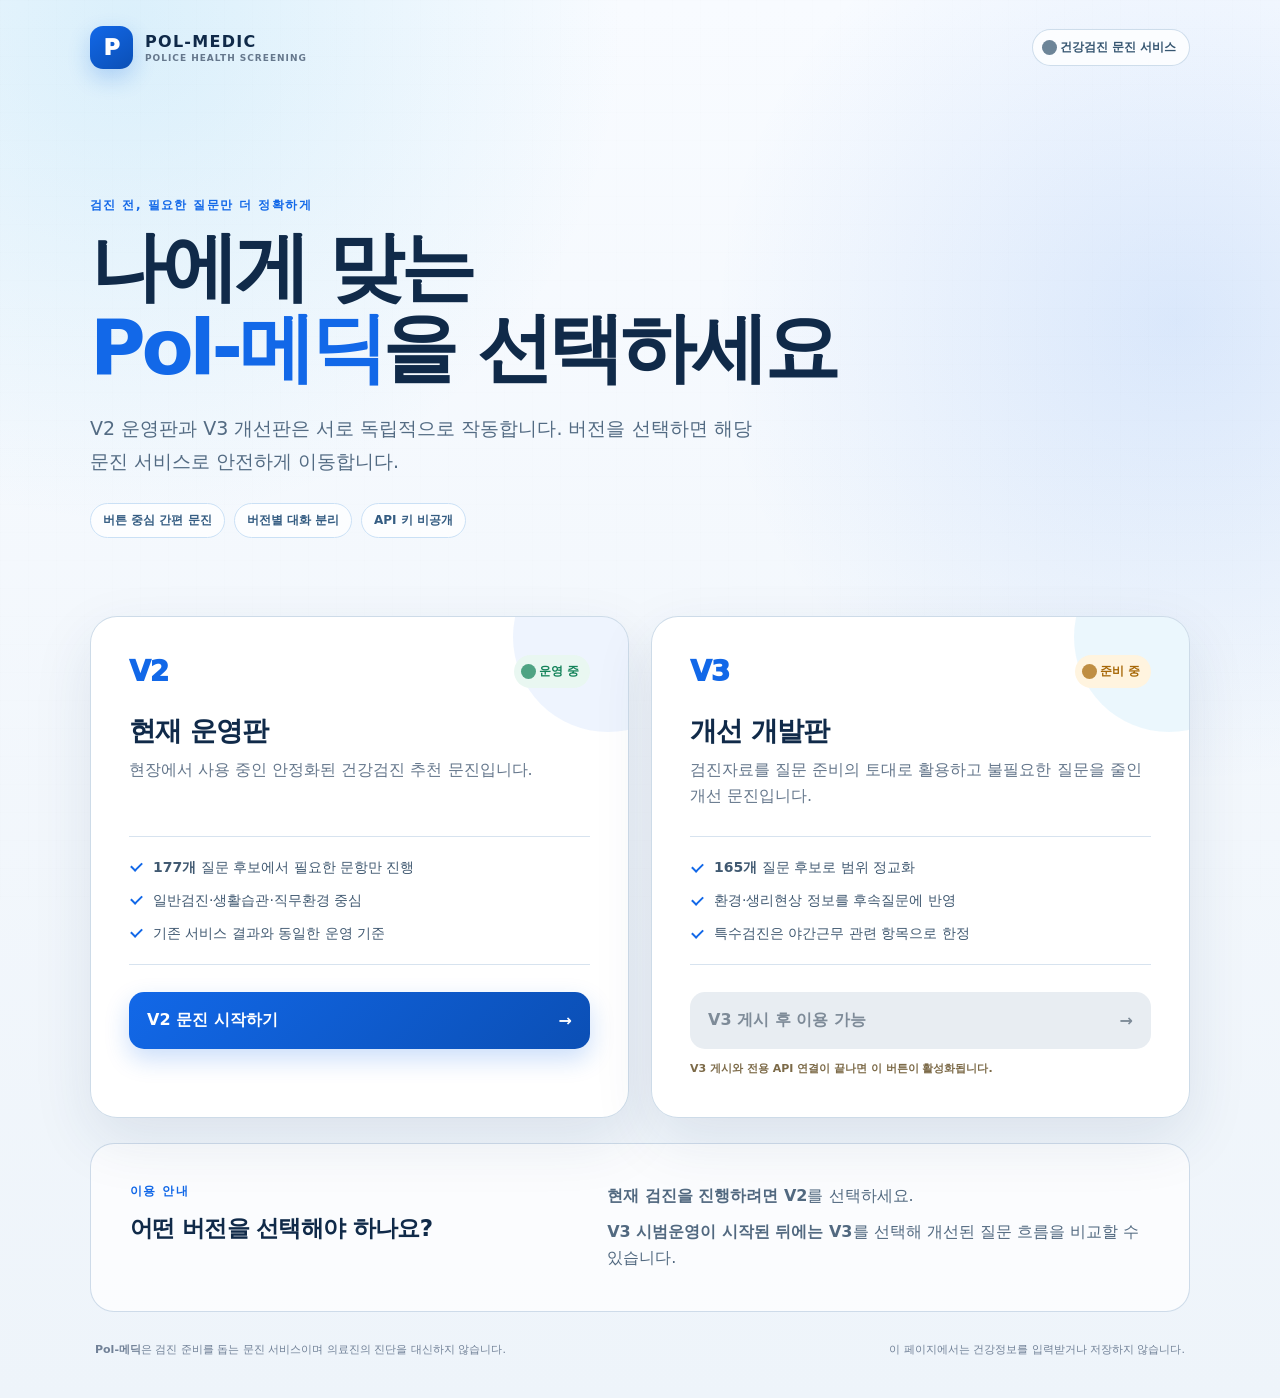
==== index.html @ 39870b59 "Refresh portal config cache" ====
<!doctype html>
<html lang="ko">
  <head>
    <meta charset="utf-8" />
    <meta name="viewport" content="width=device-width, initial-scale=1" />
    <meta name="theme-color" content="#0b4fb5" />
    <meta
      name="description"
      content="경찰관 건강검진 추천 문진 Pol-메딕 V2 운영판과 V3 개선판을 선택하는 공식 진입페이지"
    />
    <meta property="og:type" content="website" />
    <meta property="og:title" content="Pol-메딕 | 건강검진 문진 선택" />
    <meta
      property="og:description"
      content="현재 운영 중인 V2와 야간작업 특수검진을 정교화한 V3 중 필요한 문진을 선택하세요."
    />
    <meta property="og:image" content="https://lightrune.github.io/pol-medic-portal/og.jpg" />
    <meta name="twitter:card" content="summary_large_image" />
    <title>Pol-메딕 | V2·V3 문진 선택</title>
    <link rel="stylesheet" href="./styles.css" />
    <script src="./config.js?v=20260823-1" defer></script>
    <script src="./app.js" defer></script>
  </head>
  <body>
    <a class="skip-link" href="#versionSelection">문진 선택으로 바로가기</a>
    <main class="page-shell">
      <header class="site-header" aria-label="Pol-메딕 소개">
        <a class="brand" href="./" aria-label="Pol-메딕 홈">
          <span class="brand-mark" aria-hidden="true">P</span>
          <span>
            <strong>POL-MEDIC</strong>
            <small>POLICE HEALTH SCREENING</small>
          </span>
        </a>
        <span class="service-badge"><i aria-hidden="true"></i> 건강검진 문진 서비스</span>
      </header>

      <section class="hero">
        <p class="eyebrow">검진 전, 필요한 질문만 더 정확하게</p>
        <h1>나에게 맞는<br /><em>Pol-메딕</em>을 선택하세요</h1>
        <p class="hero-copy">
          V2 운영판과 V3 개선판은 서로 독립적으로 작동합니다. 버전을 선택하면 해당 문진 서비스로 안전하게 이동합니다.
        </p>
        <div class="hero-points" aria-label="서비스 특징">
          <span>버튼 중심 간편 문진</span>
          <span>버전별 대화 분리</span>
          <span>API 키 비공개</span>
        </div>
      </section>

      <section id="versionSelection" class="version-grid" aria-labelledby="selectionTitle">
        <h2 id="selectionTitle" class="sr-only">문진 버전 선택</h2>

        <article class="version-card version-card-v2">
          <div class="card-topline">
            <span class="version-label">V2</span>
            <span class="status status-live"><i aria-hidden="true"></i> 운영 중</span>
          </div>
          <h3>현재 운영판</h3>
          <p>현장에서 사용 중인 안정화된 건강검진 추천 문진입니다.</p>
          <ul>
            <li><strong>177개</strong> 질문 후보에서 필요한 문항만 진행</li>
            <li>일반검진·생활습관·직무환경 중심</li>
            <li>기존 서비스 결과와 동일한 운영 기준</li>
          </ul>
          <a id="v2Link" class="primary-link" href="#">
            V2 문진 시작하기
            <span aria-hidden="true">→</span>
          </a>
        </article>

        <article class="version-card version-card-v3">
          <div class="card-topline">
            <span class="version-label">V3</span>
            <span id="v3Status" class="status status-ready"><i aria-hidden="true"></i> 준비 중</span>
          </div>
          <h3>개선 개발판</h3>
          <p>검진자료를 질문 준비의 토대로 활용하고 불필요한 질문을 줄인 개선 문진입니다.</p>
          <ul>
            <li><strong>165개</strong> 질문 후보로 범위 정교화</li>
            <li>환경·생리현상 정보를 후속질문에 반영</li>
            <li>특수검진은 야간근무 관련 항목으로 한정</li>
          </ul>
          <a id="v3Link" class="primary-link secondary-link is-disabled" href="#" aria-disabled="true">
            <span id="v3LinkLabel">V3 게시 후 이용 가능</span>
            <span aria-hidden="true">→</span>
          </a>
          <p id="v3Notice" class="availability-note">V3 게시와 전용 API 연결이 끝나면 이 버튼이 활성화됩니다.</p>
        </article>
      </section>

      <section class="guide" aria-labelledby="guideTitle">
        <div>
          <p class="guide-kicker">이용 안내</p>
          <h2 id="guideTitle">어떤 버전을 선택해야 하나요?</h2>
        </div>
        <div class="guide-copy">
          <p><strong>현재 검진을 진행하려면 V2</strong>를 선택하세요.</p>
          <p><strong>V3 시범운영이 시작된 뒤에는 V3</strong>를 선택해 개선된 질문 흐름을 비교할 수 있습니다.</p>
        </div>
      </section>

      <footer>
        <p><strong>Pol-메딕</strong>은 검진 준비를 돕는 문진 서비스이며 의료진의 진단을 대신하지 않습니다.</p>
        <p>이 페이지에서는 건강정보를 입력받거나 저장하지 않습니다.</p>
      </footer>
    </main>
    <div id="toast" class="toast" role="status" aria-live="polite"></div>
    <noscript>문진 연결 상태를 확인하려면 JavaScript를 활성화해 주세요.</noscript>
  </body>
</html>
---- styles.css ----
:root {
  color-scheme: light;
  --navy: #102a49;
  --blue: #1268e8;
  --blue-dark: #0b4fb5;
  --blue-soft: #edf5ff;
  --cyan: #48b7e8;
  --ink: #14263d;
  --muted: #65778c;
  --line: #d7e3ef;
  --green: #14835a;
  --amber: #a76808;
  --surface: rgba(255, 255, 255, 0.96);
  font-family: Pretendard, "Noto Sans KR", "Apple SD Gothic Neo", system-ui, -apple-system, sans-serif;
}

* { box-sizing: border-box; }

html { scroll-behavior: smooth; }

body {
  min-height: 100vh;
  margin: 0;
  color: var(--ink);
  background:
    radial-gradient(circle at 10% 2%, rgba(72, 183, 232, 0.17), transparent 31rem),
    radial-gradient(circle at 92% 23%, rgba(18, 104, 232, 0.12), transparent 29rem),
    linear-gradient(180deg, #f8fbff 0%, #eef4fa 100%);
}

body::before {
  position: fixed;
  inset: 0;
  z-index: -1;
  pointer-events: none;
  content: "";
  opacity: 0.32;
  background-image: linear-gradient(rgba(16, 42, 73, 0.025) 1px, transparent 1px), linear-gradient(90deg, rgba(16, 42, 73, 0.025) 1px, transparent 1px);
  background-size: 28px 28px;
}

a { color: inherit; }

.skip-link {
  position: fixed;
  top: 10px;
  left: 10px;
  z-index: 20;
  transform: translateY(-150%);
  padding: 10px 14px;
  border-radius: 10px;
  color: #fff;
  background: var(--navy);
  font-weight: 800;
}

.skip-link:focus { transform: translateY(0); }

.page-shell {
  width: min(1100px, calc(100% - 36px));
  margin: 0 auto;
  padding: 26px 0 40px;
}

.site-header {
  display: flex;
  align-items: center;
  justify-content: space-between;
  gap: 20px;
}

.brand {
  display: inline-flex;
  align-items: center;
  gap: 12px;
  text-decoration: none;
}

.brand-mark {
  display: grid;
  width: 43px;
  height: 43px;
  place-items: center;
  border-radius: 13px;
  color: #fff;
  background: linear-gradient(145deg, var(--blue), var(--blue-dark));
  box-shadow: 0 9px 22px rgba(18, 104, 232, 0.24);
  font-size: 22px;
  font-weight: 950;
}

.brand strong,
.brand small { display: block; }

.brand strong {
  color: var(--navy);
  font-size: 16px;
  letter-spacing: 0.08em;
}

.brand small {
  margin-top: 2px;
  color: var(--muted);
  font-size: 9px;
  font-weight: 800;
  letter-spacing: 0.11em;
}

.service-badge,
.status {
  display: inline-flex;
  align-items: center;
  gap: 7px;
  border-radius: 999px;
  font-size: 12px;
  font-weight: 850;
}

.service-badge {
  padding: 9px 13px;
  color: #365671;
  background: rgba(255, 255, 255, 0.78);
  border: 1px solid rgba(196, 214, 231, 0.82);
}

.service-badge i,
.status i {
  width: 7px;
  height: 7px;
  border-radius: 50%;
  background: currentColor;
  box-shadow: 0 0 0 4px currentColor;
  opacity: 0.72;
}

.hero {
  max-width: 820px;
  padding: clamp(76px, 10vw, 128px) 0 clamp(45px, 7vw, 78px);
}

.eyebrow,
.guide-kicker {
  margin: 0 0 13px;
  color: var(--blue);
  font-size: 12px;
  font-weight: 900;
  letter-spacing: 0.12em;
}

.hero h1 {
  margin: 0;
  color: var(--navy);
  font-size: clamp(42px, 7.5vw, 76px);
  line-height: 1.06;
  letter-spacing: -0.055em;
}

.hero h1 em {
  color: var(--blue);
  font-style: normal;
}

.hero-copy {
  max-width: 680px;
  margin: 24px 0 0;
  color: #536b83;
  font-size: clamp(16px, 2vw, 19px);
  line-height: 1.75;
}

.hero-points {
  display: flex;
  flex-wrap: wrap;
  gap: 9px;
  margin-top: 24px;
}

.hero-points span {
  padding: 8px 12px;
  border: 1px solid #cae0f5;
  border-radius: 999px;
  color: #345c82;
  background: rgba(255, 255, 255, 0.72);
  font-size: 12px;
  font-weight: 800;
}

.version-grid {
  display: grid;
  grid-template-columns: repeat(2, minmax(0, 1fr));
  gap: 22px;
}

.version-card {
  position: relative;
  overflow: hidden;
  padding: clamp(25px, 4vw, 38px);
  border: 1px solid rgba(201, 216, 231, 0.92);
  border-radius: 27px;
  background: var(--surface);
  box-shadow: 0 22px 60px rgba(30, 62, 95, 0.1);
}

.version-card::before {
  position: absolute;
  top: -75px;
  right: -75px;
  width: 190px;
  height: 190px;
  border-radius: 50%;
  content: "";
  background: rgba(18, 104, 232, 0.07);
}

.version-card-v3::before { background: rgba(72, 183, 232, 0.11); }

.card-topline {
  position: relative;
  display: flex;
  align-items: center;
  justify-content: space-between;
  gap: 18px;
}

.version-label {
  color: var(--blue);
  font-size: 28px;
  font-weight: 950;
  letter-spacing: -0.03em;
}

.status { padding: 8px 11px; }
.status-live { color: var(--green); background: #e9f7f1; }
.status-ready { color: var(--amber); background: #fff4df; }
.status-ready.is-live { color: var(--green); background: #e9f7f1; }

.version-card h3 {
  position: relative;
  margin: 25px 0 8px;
  color: var(--navy);
  font-size: 27px;
  letter-spacing: -0.035em;
}

.version-card > p {
  min-height: 52px;
  margin: 0;
  color: var(--muted);
  line-height: 1.65;
}

.version-card ul {
  display: grid;
  gap: 12px;
  min-height: 123px;
  margin: 27px 0;
  padding: 20px 0;
  border-top: 1px solid var(--line);
  border-bottom: 1px solid var(--line);
  list-style: none;
}

.version-card li {
  position: relative;
  padding-left: 24px;
  color: #405971;
  font-size: 14px;
  line-height: 1.5;
}

.version-card li::before {
  position: absolute;
  top: 0.37em;
  left: 2px;
  width: 9px;
  height: 5px;
  border-bottom: 2px solid var(--blue);
  border-left: 2px solid var(--blue);
  content: "";
  transform: rotate(-45deg);
}

.primary-link {
  display: flex;
  align-items: center;
  justify-content: space-between;
  min-height: 57px;
  padding: 15px 18px;
  border-radius: 15px;
  color: #fff;
  background: linear-gradient(135deg, var(--blue), var(--blue-dark));
  box-shadow: 0 10px 24px rgba(18, 104, 232, 0.22);
  font-weight: 900;
  text-decoration: none;
  transition: transform 0.18s ease, box-shadow 0.18s ease;
}

.primary-link:hover,
.primary-link:focus-visible {
  transform: translateY(-2px);
  box-shadow: 0 14px 28px rgba(18, 104, 232, 0.27);
}

.primary-link:focus-visible {
  outline: 3px solid rgba(18, 104, 232, 0.3);
  outline-offset: 3px;
}

.secondary-link { background: linear-gradient(135deg, #1487c4, #116aaf); }

.primary-link.is-disabled {
  color: #7e8b98;
  background: #e8edf2;
  box-shadow: none;
  cursor: not-allowed;
}

.primary-link.is-disabled:hover,
.primary-link.is-disabled:focus-visible { transform: none; box-shadow: none; }

.version-card .availability-note {
  min-height: auto;
  margin-top: 11px;
  color: #7c6a48;
  font-size: 11px;
  font-weight: 750;
}

.guide {
  display: grid;
  grid-template-columns: 0.85fr 1.15fr;
  gap: clamp(24px, 6vw, 76px);
  margin-top: 25px;
  padding: clamp(25px, 4vw, 39px);
  border: 1px solid rgba(201, 216, 231, 0.9);
  border-radius: 24px;
  background: rgba(255, 255, 255, 0.72);
}

.guide h2 { margin: 0; color: var(--navy); font-size: 23px; letter-spacing: -0.03em; }
.guide-copy p { margin: 0; color: #526980; line-height: 1.65; }
.guide-copy p + p { margin-top: 10px; }

footer {
  display: flex;
  justify-content: space-between;
  gap: 24px;
  padding: 29px 5px 0;
  color: #718197;
  font-size: 11px;
  line-height: 1.6;
}

footer p { margin: 0; }

.toast {
  position: fixed;
  right: 20px;
  bottom: 20px;
  z-index: 15;
  max-width: min(390px, calc(100% - 40px));
  padding: 13px 17px;
  border-radius: 13px;
  color: #fff;
  background: var(--navy);
  box-shadow: 0 14px 35px rgba(16, 42, 73, 0.24);
  font-size: 13px;
  font-weight: 800;
  opacity: 0;
  pointer-events: none;
  transform: translateY(12px);
  transition: opacity 0.18s ease, transform 0.18s ease;
}

.toast.show { opacity: 1; transform: translateY(0); }
.sr-only { position: absolute; width: 1px; height: 1px; overflow: hidden; clip: rect(0 0 0 0); white-space: nowrap; }

@media (max-width: 760px) {
  .page-shell { width: min(100% - 22px, 1100px); padding-top: 17px; }
  .service-badge { display: none; }
  .hero { padding-top: 66px; }
  .hero h1 { font-size: clamp(39px, 12.5vw, 58px); }
  .version-grid,
  .guide { grid-template-columns: 1fr; }
  .version-card > p,
  .version-card ul { min-height: auto; }
  footer { flex-direction: column; gap: 7px; }
}

@media (prefers-reduced-motion: reduce) {
  *, *::before, *::after { scroll-behavior: auto !important; transition: none !important; }
}
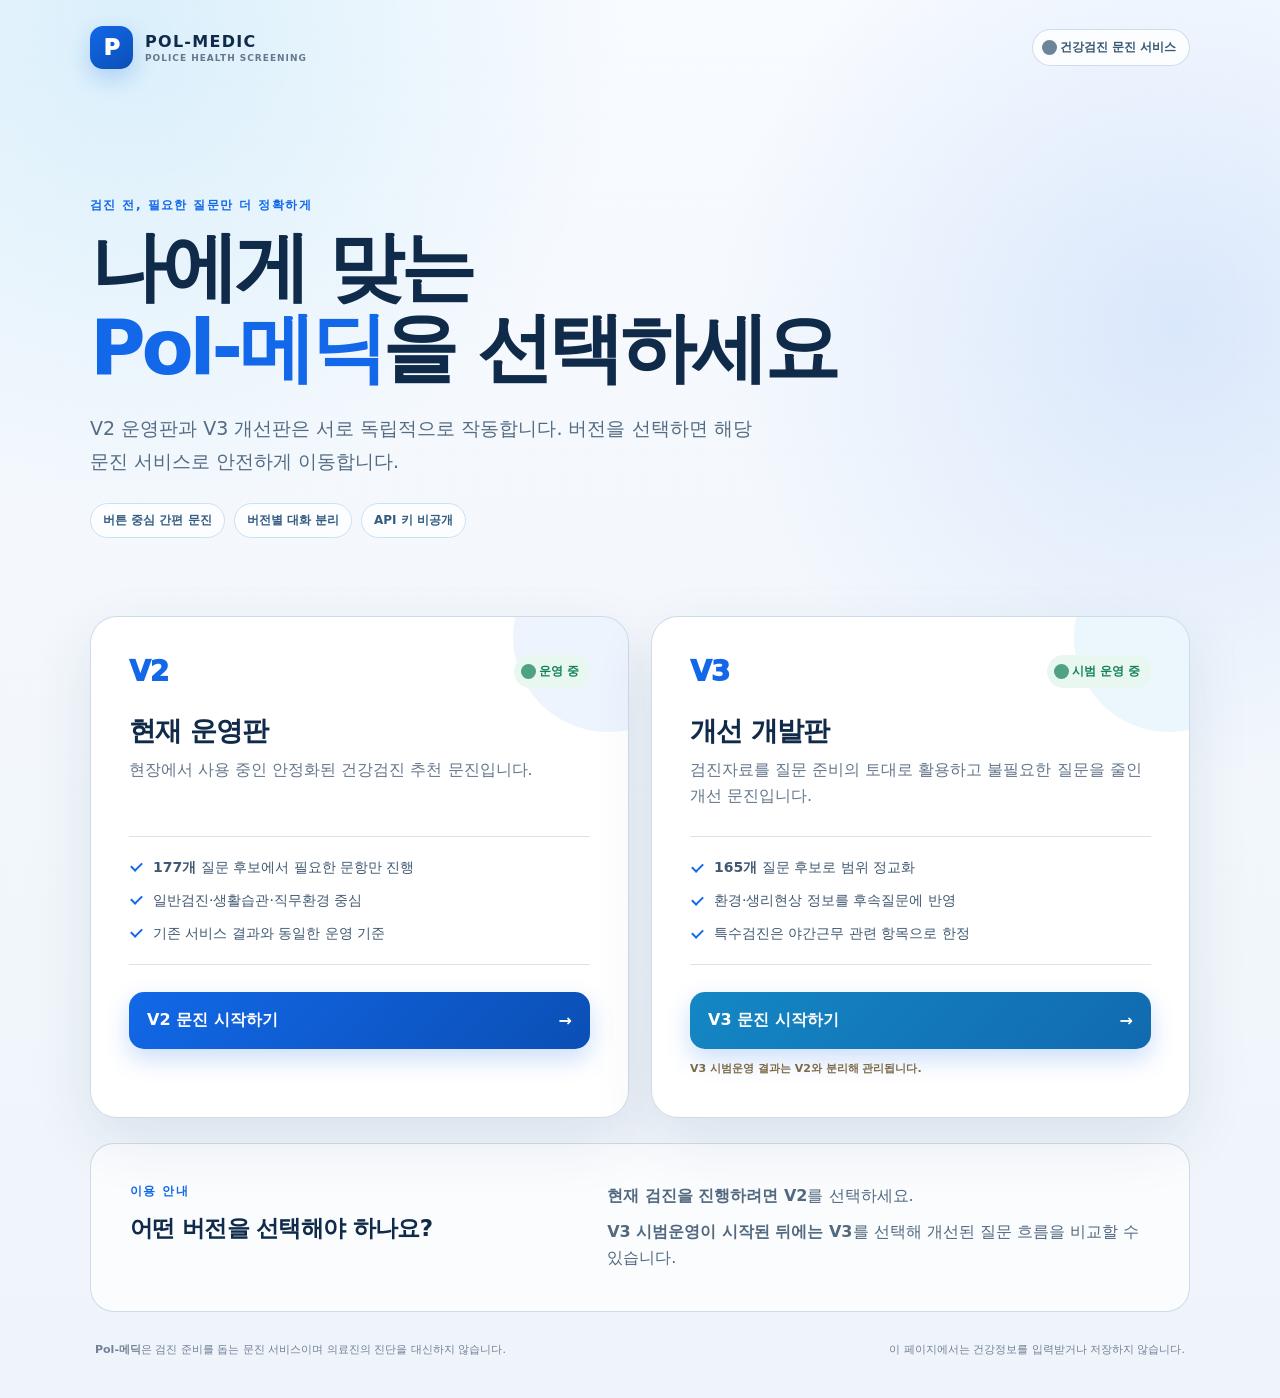
==== commit cc6b04a7: "Refresh portal V3 configuration cache" ====
--- a/index.html
+++ b/index.html
@@ -18,7 +18,7 @@
     <meta name="twitter:card" content="summary_large_image" />
     <title>Pol-메딕 | V2·V3 문진 선택</title>
     <link rel="stylesheet" href="./styles.css" />
-    <script src="./config.js?v=20260823-1" defer></script>
+    <script src="./config.js?v=20260823-2" defer></script>
     <script src="./app.js" defer></script>
   </head>
   <body>
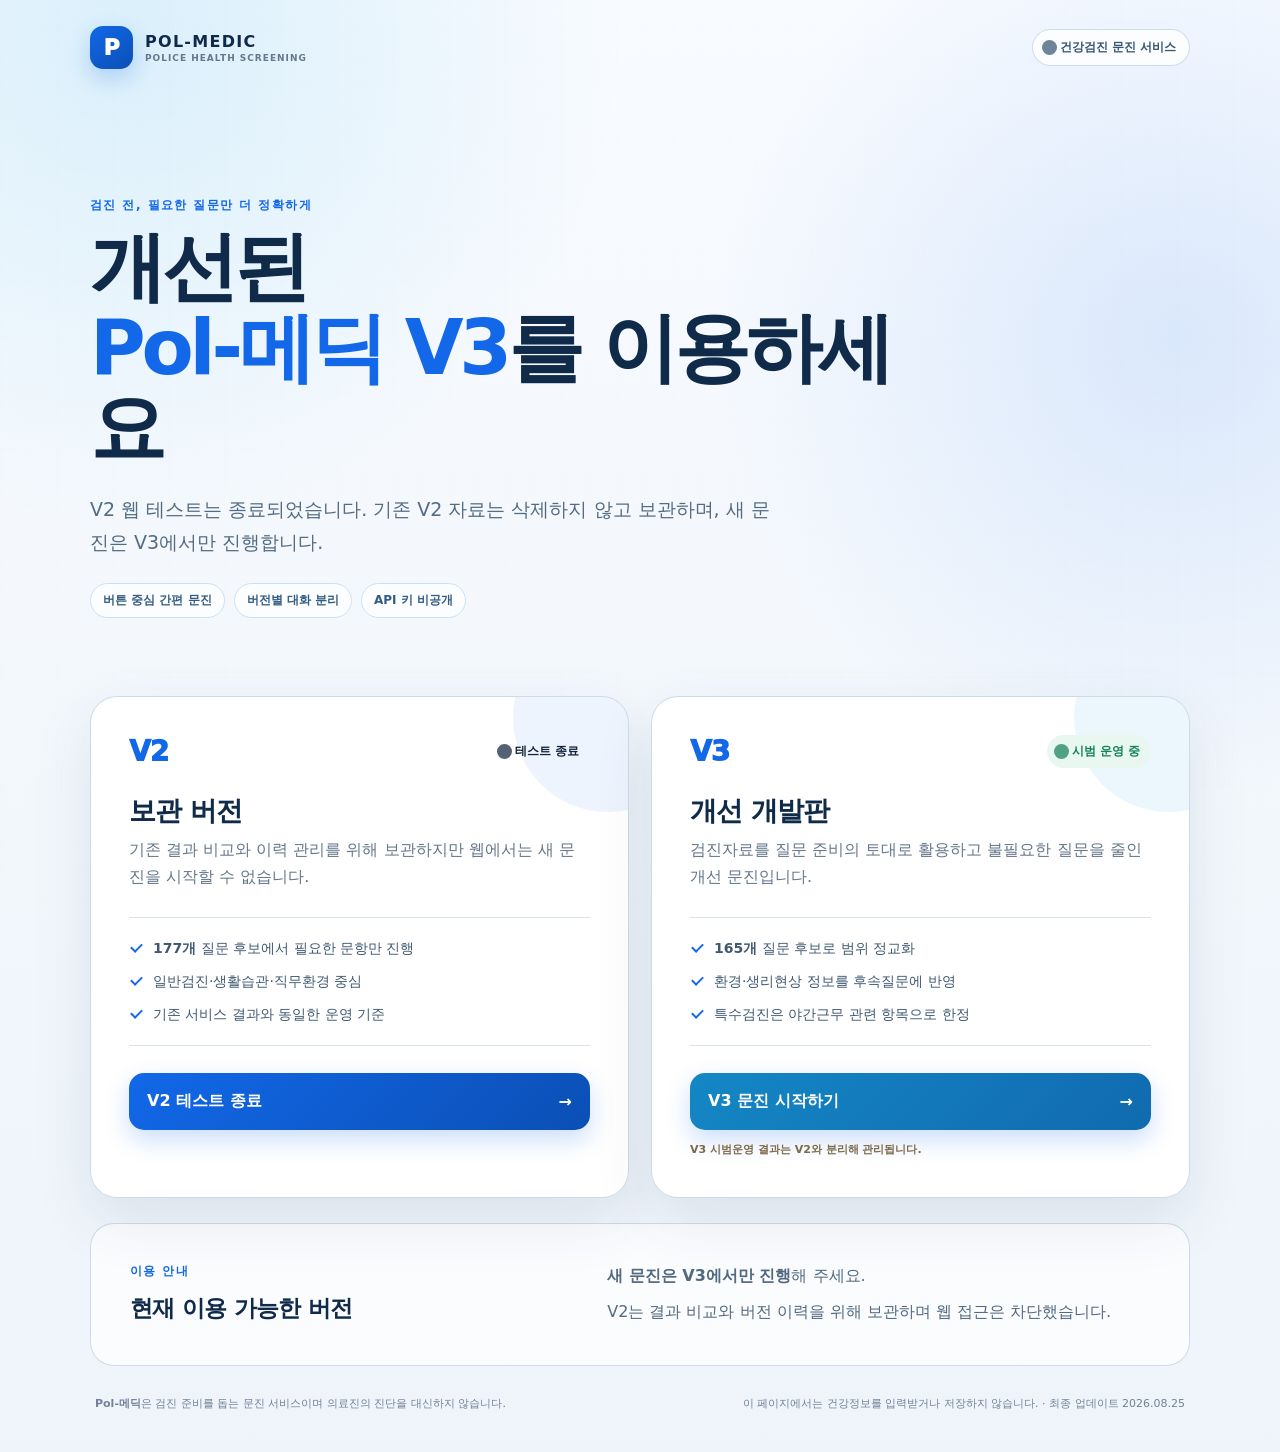
==== commit 9e30e3ac: "End V2 web test: update index.html" ====
--- a/index.html
+++ b/index.html
@@ -6,20 +6,20 @@
     <meta name="theme-color" content="#0b4fb5" />
     <meta
       name="description"
-      content="경찰관 건강검진 추천 문진 Pol-메딕 V2 운영판과 V3 개선판을 선택하는 공식 진입페이지"
+      content="V2 테스트 종료 후 Pol-메딕 V3 개선판으로 연결하는 공식 진입페이지"
     />
     <meta property="og:type" content="website" />
     <meta property="og:title" content="Pol-메딕 | 건강검진 문진 선택" />
     <meta
       property="og:description"
-      content="현재 운영 중인 V2와 야간작업 특수검진을 정교화한 V3 중 필요한 문진을 선택하세요."
+      content="V2 웹 테스트는 종료되었으며 개선된 V3 문진을 이용할 수 있습니다."
     />
     <meta property="og:image" content="https://lightrune.github.io/pol-medic-portal/og.jpg" />
     <meta name="twitter:card" content="summary_large_image" />
-    <title>Pol-메딕 | V2·V3 문진 선택</title>
-    <link rel="stylesheet" href="./styles.css" />
-    <script src="./config.js?v=20260823-2" defer></script>
-    <script src="./app.js" defer></script>
+    <title>Pol-메딕 | V3 문진 이용</title>
+    <link rel="stylesheet" href="./styles.css?v=20260825-1" />
+    <script src="./config.js?v=20260825-1" defer></script>
+    <script src="./app.js?v=20260825-1" defer></script>
   </head>
   <body>
     <a class="skip-link" href="#versionSelection">문진 선택으로 바로가기</a>
@@ -37,9 +37,9 @@
 
       <section class="hero">
         <p class="eyebrow">검진 전, 필요한 질문만 더 정확하게</p>
-        <h1>나에게 맞는<br /><em>Pol-메딕</em>을 선택하세요</h1>
+        <h1>개선된<br /><em>Pol-메딕 V3</em>를 이용하세요</h1>
         <p class="hero-copy">
-          V2 운영판과 V3 개선판은 서로 독립적으로 작동합니다. 버전을 선택하면 해당 문진 서비스로 안전하게 이동합니다.
+          V2 웹 테스트는 종료되었습니다. 기존 V2 자료는 삭제하지 않고 보관하며, 새 문진은 V3에서만 진행합니다.
         </p>
         <div class="hero-points" aria-label="서비스 특징">
           <span>버튼 중심 간편 문진</span>
@@ -54,17 +54,17 @@
         <article class="version-card version-card-v2">
           <div class="card-topline">
             <span class="version-label">V2</span>
-            <span class="status status-live"><i aria-hidden="true"></i> 운영 중</span>
+            <span class="status status-closed"><i aria-hidden="true"></i> 테스트 종료</span>
           </div>
-          <h3>현재 운영판</h3>
-          <p>현장에서 사용 중인 안정화된 건강검진 추천 문진입니다.</p>
+          <h3>보관 버전</h3>
+          <p>기존 결과 비교와 이력 관리를 위해 보관하지만 웹에서는 새 문진을 시작할 수 없습니다.</p>
           <ul>
             <li><strong>177개</strong> 질문 후보에서 필요한 문항만 진행</li>
             <li>일반검진·생활습관·직무환경 중심</li>
             <li>기존 서비스 결과와 동일한 운영 기준</li>
           </ul>
-          <a id="v2Link" class="primary-link" href="#">
-            V2 문진 시작하기
+          <a id="v2Link" class="primary-link is-disabled" href="#" aria-disabled="true" data-disabled-message="V2 웹 테스트가 종료되어 새 문진을 시작할 수 없습니다.">
+            V2 테스트 종료
             <span aria-hidden="true">→</span>
           </a>
         </article>
@@ -72,7 +72,7 @@
         <article class="version-card version-card-v3">
           <div class="card-topline">
             <span class="version-label">V3</span>
-            <span id="v3Status" class="status status-ready"><i aria-hidden="true"></i> 준비 중</span>
+            <span id="v3Status" class="status status-ready"><i aria-hidden="true"></i> 연결 확인 중</span>
           </div>
           <h3>개선 개발판</h3>
           <p>검진자료를 질문 준비의 토대로 활용하고 불필요한 질문을 줄인 개선 문진입니다.</p>
@@ -81,28 +81,28 @@
             <li>환경·생리현상 정보를 후속질문에 반영</li>
             <li>특수검진은 야간근무 관련 항목으로 한정</li>
           </ul>
-          <a id="v3Link" class="primary-link secondary-link is-disabled" href="#" aria-disabled="true">
-            <span id="v3LinkLabel">V3 게시 후 이용 가능</span>
+          <a id="v3Link" class="primary-link secondary-link is-disabled" href="#" aria-disabled="true" data-disabled-message="V3 연결 상태를 확인하고 있습니다.">
+            <span id="v3LinkLabel">V3 연결 확인 중</span>
             <span aria-hidden="true">→</span>
           </a>
-          <p id="v3Notice" class="availability-note">V3 게시와 전용 API 연결이 끝나면 이 버튼이 활성화됩니다.</p>
+          <p id="v3Notice" class="availability-note">V3 연결 상태를 확인하고 있습니다.</p>
         </article>
       </section>
 
       <section class="guide" aria-labelledby="guideTitle">
         <div>
           <p class="guide-kicker">이용 안내</p>
-          <h2 id="guideTitle">어떤 버전을 선택해야 하나요?</h2>
+          <h2 id="guideTitle">현재 이용 가능한 버전</h2>
         </div>
         <div class="guide-copy">
-          <p><strong>현재 검진을 진행하려면 V2</strong>를 선택하세요.</p>
-          <p><strong>V3 시범운영이 시작된 뒤에는 V3</strong>를 선택해 개선된 질문 흐름을 비교할 수 있습니다.</p>
+          <p><strong>새 문진은 V3에서만 진행</strong>해 주세요.</p>
+          <p>V2는 결과 비교와 버전 이력을 위해 보관하며 웹 접근은 차단했습니다.</p>
         </div>
       </section>
 
       <footer>
         <p><strong>Pol-메딕</strong>은 검진 준비를 돕는 문진 서비스이며 의료진의 진단을 대신하지 않습니다.</p>
-        <p>이 페이지에서는 건강정보를 입력받거나 저장하지 않습니다.</p>
+        <p>이 페이지에서는 건강정보를 입력받거나 저장하지 않습니다. · 최종 업데이트 2026.08.25</p>
       </footer>
     </main>
     <div id="toast" class="toast" role="status" aria-live="polite"></div>
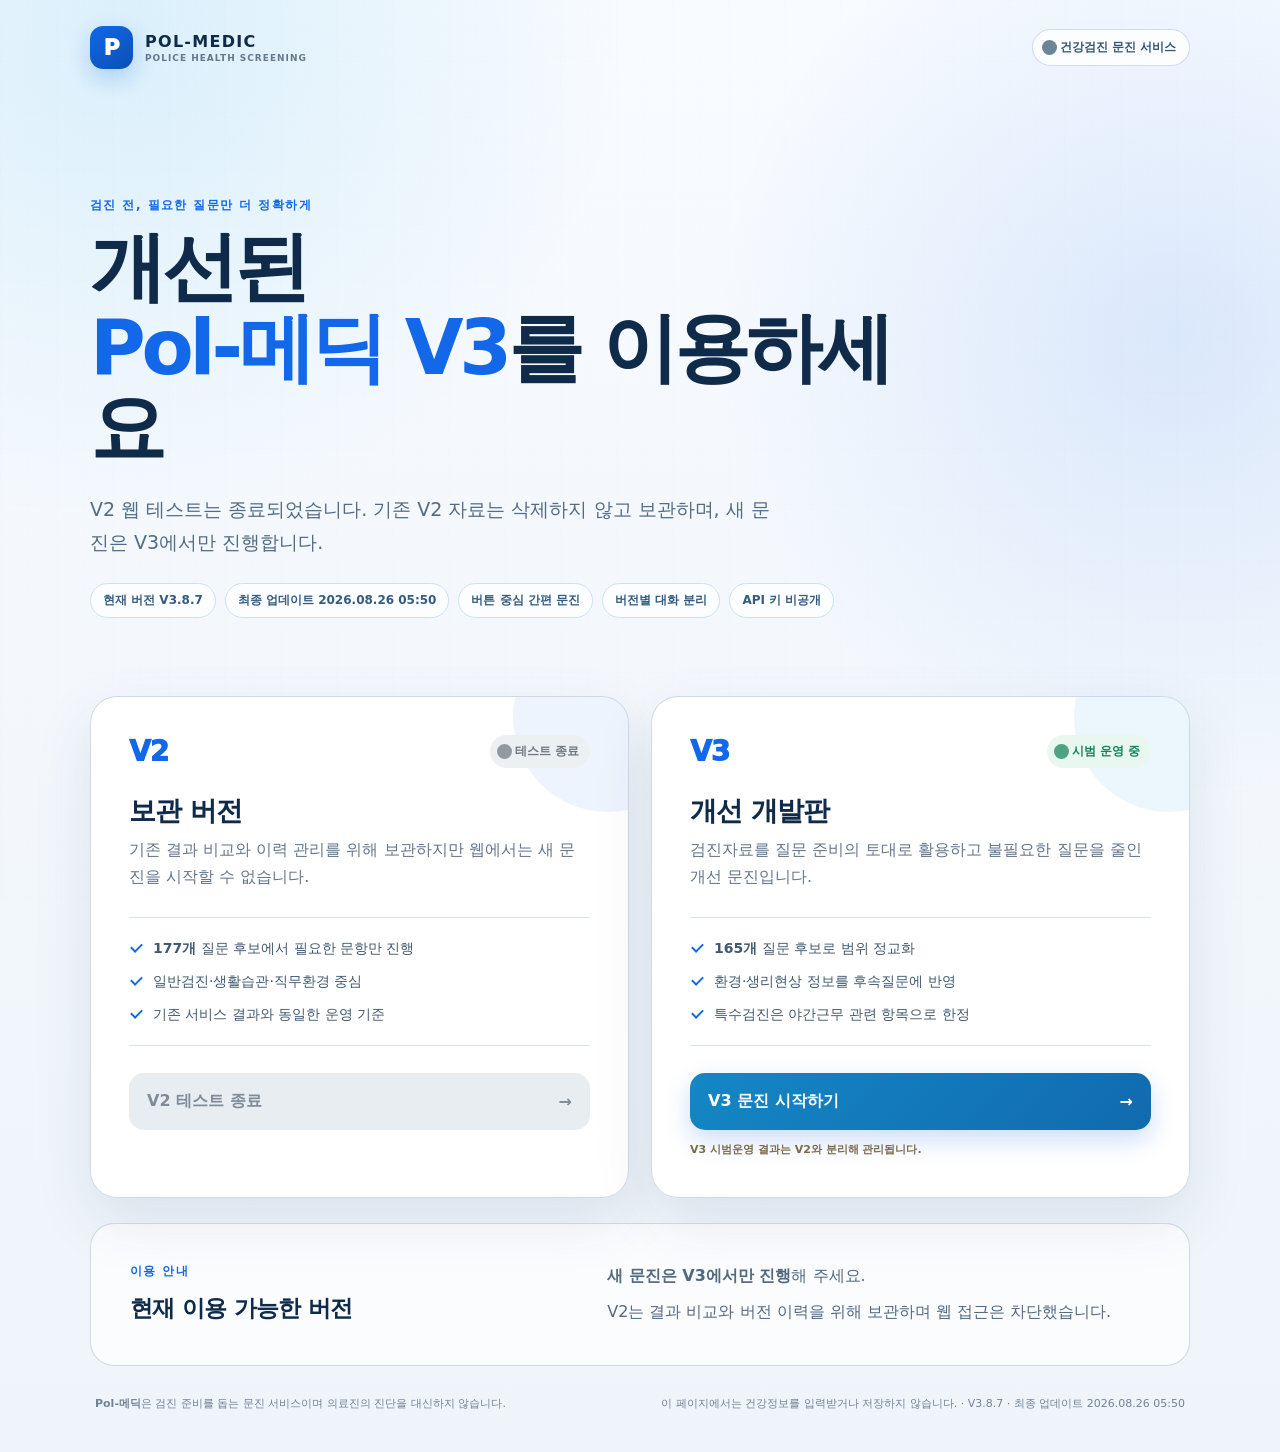
==== commit 2a9d6c9a: "Show V3.8.7 update time on portal" ====
--- a/index.html
+++ b/index.html
@@ -1,112 +1,113 @@
-<!doctype html>
-<html lang="ko">
-  <head>
-    <meta charset="utf-8" />
-    <meta name="viewport" content="width=device-width, initial-scale=1" />
-    <meta name="theme-color" content="#0b4fb5" />
-    <meta
-      name="description"
-      content="V2 테스트 종료 후 Pol-메딕 V3 개선판으로 연결하는 공식 진입페이지"
-    />
-    <meta property="og:type" content="website" />
-    <meta property="og:title" content="Pol-메딕 | 건강검진 문진 선택" />
-    <meta
-      property="og:description"
-      content="V2 웹 테스트는 종료되었으며 개선된 V3 문진을 이용할 수 있습니다."
-    />
-    <meta property="og:image" content="https://lightrune.github.io/pol-medic-portal/og.jpg" />
-    <meta name="twitter:card" content="summary_large_image" />
-    <title>Pol-메딕 | V3 문진 이용</title>
-    <link rel="stylesheet" href="./styles.css?v=20260825-1" />
-    <script src="./config.js?v=20260825-1" defer></script>
-    <script src="./app.js?v=20260825-1" defer></script>
-  </head>
-  <body>
-    <a class="skip-link" href="#versionSelection">문진 선택으로 바로가기</a>
-    <main class="page-shell">
-      <header class="site-header" aria-label="Pol-메딕 소개">
-        <a class="brand" href="./" aria-label="Pol-메딕 홈">
-          <span class="brand-mark" aria-hidden="true">P</span>
-          <span>
-            <strong>POL-MEDIC</strong>
-            <small>POLICE HEALTH SCREENING</small>
-          </span>
-        </a>
-        <span class="service-badge"><i aria-hidden="true"></i> 건강검진 문진 서비스</span>
-      </header>
-
-      <section class="hero">
-        <p class="eyebrow">검진 전, 필요한 질문만 더 정확하게</p>
-        <h1>개선된<br /><em>Pol-메딕 V3</em>를 이용하세요</h1>
-        <p class="hero-copy">
-          V2 웹 테스트는 종료되었습니다. 기존 V2 자료는 삭제하지 않고 보관하며, 새 문진은 V3에서만 진행합니다.
-        </p>
-        <div class="hero-points" aria-label="서비스 특징">
-          <span>버튼 중심 간편 문진</span>
-          <span>버전별 대화 분리</span>
-          <span>API 키 비공개</span>
-        </div>
-      </section>
-
-      <section id="versionSelection" class="version-grid" aria-labelledby="selectionTitle">
-        <h2 id="selectionTitle" class="sr-only">문진 버전 선택</h2>
-
-        <article class="version-card version-card-v2">
-          <div class="card-topline">
-            <span class="version-label">V2</span>
-            <span class="status status-closed"><i aria-hidden="true"></i> 테스트 종료</span>
-          </div>
-          <h3>보관 버전</h3>
-          <p>기존 결과 비교와 이력 관리를 위해 보관하지만 웹에서는 새 문진을 시작할 수 없습니다.</p>
-          <ul>
-            <li><strong>177개</strong> 질문 후보에서 필요한 문항만 진행</li>
-            <li>일반검진·생활습관·직무환경 중심</li>
-            <li>기존 서비스 결과와 동일한 운영 기준</li>
-          </ul>
-          <a id="v2Link" class="primary-link is-disabled" href="#" aria-disabled="true" data-disabled-message="V2 웹 테스트가 종료되어 새 문진을 시작할 수 없습니다.">
-            V2 테스트 종료
-            <span aria-hidden="true">→</span>
-          </a>
-        </article>
-
-        <article class="version-card version-card-v3">
-          <div class="card-topline">
-            <span class="version-label">V3</span>
-            <span id="v3Status" class="status status-ready"><i aria-hidden="true"></i> 연결 확인 중</span>
-          </div>
-          <h3>개선 개발판</h3>
-          <p>검진자료를 질문 준비의 토대로 활용하고 불필요한 질문을 줄인 개선 문진입니다.</p>
-          <ul>
-            <li><strong>165개</strong> 질문 후보로 범위 정교화</li>
-            <li>환경·생리현상 정보를 후속질문에 반영</li>
-            <li>특수검진은 야간근무 관련 항목으로 한정</li>
-          </ul>
-          <a id="v3Link" class="primary-link secondary-link is-disabled" href="#" aria-disabled="true" data-disabled-message="V3 연결 상태를 확인하고 있습니다.">
-            <span id="v3LinkLabel">V3 연결 확인 중</span>
-            <span aria-hidden="true">→</span>
-          </a>
-          <p id="v3Notice" class="availability-note">V3 연결 상태를 확인하고 있습니다.</p>
-        </article>
-      </section>
-
-      <section class="guide" aria-labelledby="guideTitle">
-        <div>
-          <p class="guide-kicker">이용 안내</p>
-          <h2 id="guideTitle">현재 이용 가능한 버전</h2>
-        </div>
-        <div class="guide-copy">
-          <p><strong>새 문진은 V3에서만 진행</strong>해 주세요.</p>
-          <p>V2는 결과 비교와 버전 이력을 위해 보관하며 웹 접근은 차단했습니다.</p>
-        </div>
-      </section>
-
-      <footer>
-        <p><strong>Pol-메딕</strong>은 검진 준비를 돕는 문진 서비스이며 의료진의 진단을 대신하지 않습니다.</p>
-        <p>이 페이지에서는 건강정보를 입력받거나 저장하지 않습니다. · 최종 업데이트 2026.08.25</p>
-      </footer>
-    </main>
-    <div id="toast" class="toast" role="status" aria-live="polite"></div>
-    <noscript>문진 연결 상태를 확인하려면 JavaScript를 활성화해 주세요.</noscript>
-  </body>
-</html>
+<!doctype html>
+<html lang="ko">
+  <head>
+    <meta charset="utf-8" />
+    <meta name="viewport" content="width=device-width, initial-scale=1" />
+    <meta name="theme-color" content="#0b4fb5" />
+    <meta
+      name="description"
+      content="V2 테스트 종료 후 Pol-메딕 V3 개선판으로 연결하는 공식 진입페이지"
+    />
+    <meta property="og:type" content="website" />
+    <meta property="og:title" content="Pol-메딕 | 건강검진 문진 선택" />
+    <meta
+      property="og:description"
+      content="V2 웹 테스트는 종료되었으며 개선된 V3 문진을 이용할 수 있습니다."
+    />
+    <meta property="og:image" content="https://lightrune.github.io/pol-medic-portal/og.jpg" />
+    <meta name="twitter:card" content="summary_large_image" />
+    <title>Pol-메딕 | V3 문진 이용</title>
+    <link rel="stylesheet" href="./styles.css?v=20260826-1" />
+    <script src="./config.js?v=20260826-1" defer></script>
+    <script src="./app.js?v=20260826-1" defer></script>
+  </head>
+  <body>
+    <a class="skip-link" href="#versionSelection">문진 선택으로 바로가기</a>
+    <main class="page-shell">
+      <header class="site-header" aria-label="Pol-메딕 소개">
+        <a class="brand" href="./" aria-label="Pol-메딕 홈">
+          <span class="brand-mark" aria-hidden="true">P</span>
+          <span>
+            <strong>POL-MEDIC</strong>
+            <small>POLICE HEALTH SCREENING</small>
+          </span>
+        </a>
+        <span class="service-badge"><i aria-hidden="true"></i> 건강검진 문진 서비스</span>
+      </header>
 
+      <section class="hero">
+        <p class="eyebrow">검진 전, 필요한 질문만 더 정확하게</p>
+        <h1>개선된<br /><em>Pol-메딕 V3</em>를 이용하세요</h1>
+        <p class="hero-copy">
+          V2 웹 테스트는 종료되었습니다. 기존 V2 자료는 삭제하지 않고 보관하며, 새 문진은 V3에서만 진행합니다.
+        </p>
+        <div class="hero-points" aria-label="서비스 특징">
+          <span><strong>현재 버전 V3.8.7</strong></span>
+          <span>최종 업데이트 <time datetime="2026-08-26T05:50:57+09:00">2026.08.26 05:50</time></span>
+          <span>버튼 중심 간편 문진</span>
+          <span>버전별 대화 분리</span>
+          <span>API 키 비공개</span>
+        </div>
+      </section>
+
+      <section id="versionSelection" class="version-grid" aria-labelledby="selectionTitle">
+        <h2 id="selectionTitle" class="sr-only">문진 버전 선택</h2>
+
+        <article class="version-card version-card-v2">
+          <div class="card-topline">
+            <span class="version-label">V2</span>
+            <span class="status status-closed"><i aria-hidden="true"></i> 테스트 종료</span>
+          </div>
+          <h3>보관 버전</h3>
+          <p>기존 결과 비교와 이력 관리를 위해 보관하지만 웹에서는 새 문진을 시작할 수 없습니다.</p>
+          <ul>
+            <li><strong>177개</strong> 질문 후보에서 필요한 문항만 진행</li>
+            <li>일반검진·생활습관·직무환경 중심</li>
+            <li>기존 서비스 결과와 동일한 운영 기준</li>
+          </ul>
+          <a id="v2Link" class="primary-link is-disabled" href="#" aria-disabled="true" data-disabled-message="V2 웹 테스트가 종료되어 새 문진을 시작할 수 없습니다.">
+            V2 테스트 종료
+            <span aria-hidden="true">→</span>
+          </a>
+        </article>
+
+        <article class="version-card version-card-v3">
+          <div class="card-topline">
+            <span class="version-label">V3</span>
+            <span id="v3Status" class="status status-ready"><i aria-hidden="true"></i> 연결 확인 중</span>
+          </div>
+          <h3>개선 개발판</h3>
+          <p>검진자료를 질문 준비의 토대로 활용하고 불필요한 질문을 줄인 개선 문진입니다.</p>
+          <ul>
+            <li><strong>165개</strong> 질문 후보로 범위 정교화</li>
+            <li>환경·생리현상 정보를 후속질문에 반영</li>
+            <li>특수검진은 야간근무 관련 항목으로 한정</li>
+          </ul>
+          <a id="v3Link" class="primary-link secondary-link is-disabled" href="#" aria-disabled="true" data-disabled-message="V3 연결 상태를 확인하고 있습니다.">
+            <span id="v3LinkLabel">V3 연결 확인 중</span>
+            <span aria-hidden="true">→</span>
+          </a>
+          <p id="v3Notice" class="availability-note">V3 연결 상태를 확인하고 있습니다.</p>
+        </article>
+      </section>
+
+      <section class="guide" aria-labelledby="guideTitle">
+        <div>
+          <p class="guide-kicker">이용 안내</p>
+          <h2 id="guideTitle">현재 이용 가능한 버전</h2>
+        </div>
+        <div class="guide-copy">
+          <p><strong>새 문진은 V3에서만 진행</strong>해 주세요.</p>
+          <p>V2는 결과 비교와 버전 이력을 위해 보관하며 웹 접근은 차단했습니다.</p>
+        </div>
+      </section>
+
+      <footer>
+        <p><strong>Pol-메딕</strong>은 검진 준비를 돕는 문진 서비스이며 의료진의 진단을 대신하지 않습니다.</p>
+        <p>이 페이지에서는 건강정보를 입력받거나 저장하지 않습니다. · V3.8.7 · 최종 업데이트 2026.08.26 05:50</p>
+      </footer>
+    </main>
+    <div id="toast" class="toast" role="status" aria-live="polite"></div>
+    <noscript>문진 연결 상태를 확인하려면 JavaScript를 활성화해 주세요.</noscript>
+  </body>
+</html>
--- a/styles.css
+++ b/styles.css
@@ -231,6 +231,7 @@
 
 .status { padding: 8px 11px; }
 .status-live { color: var(--green); background: #e9f7f1; }
+.status-closed { color: #6f7883; background: #edf0f3; }
 .status-ready { color: var(--amber); background: #fff4df; }
 .status-ready.is-live { color: var(--green); background: #e9f7f1; }
 
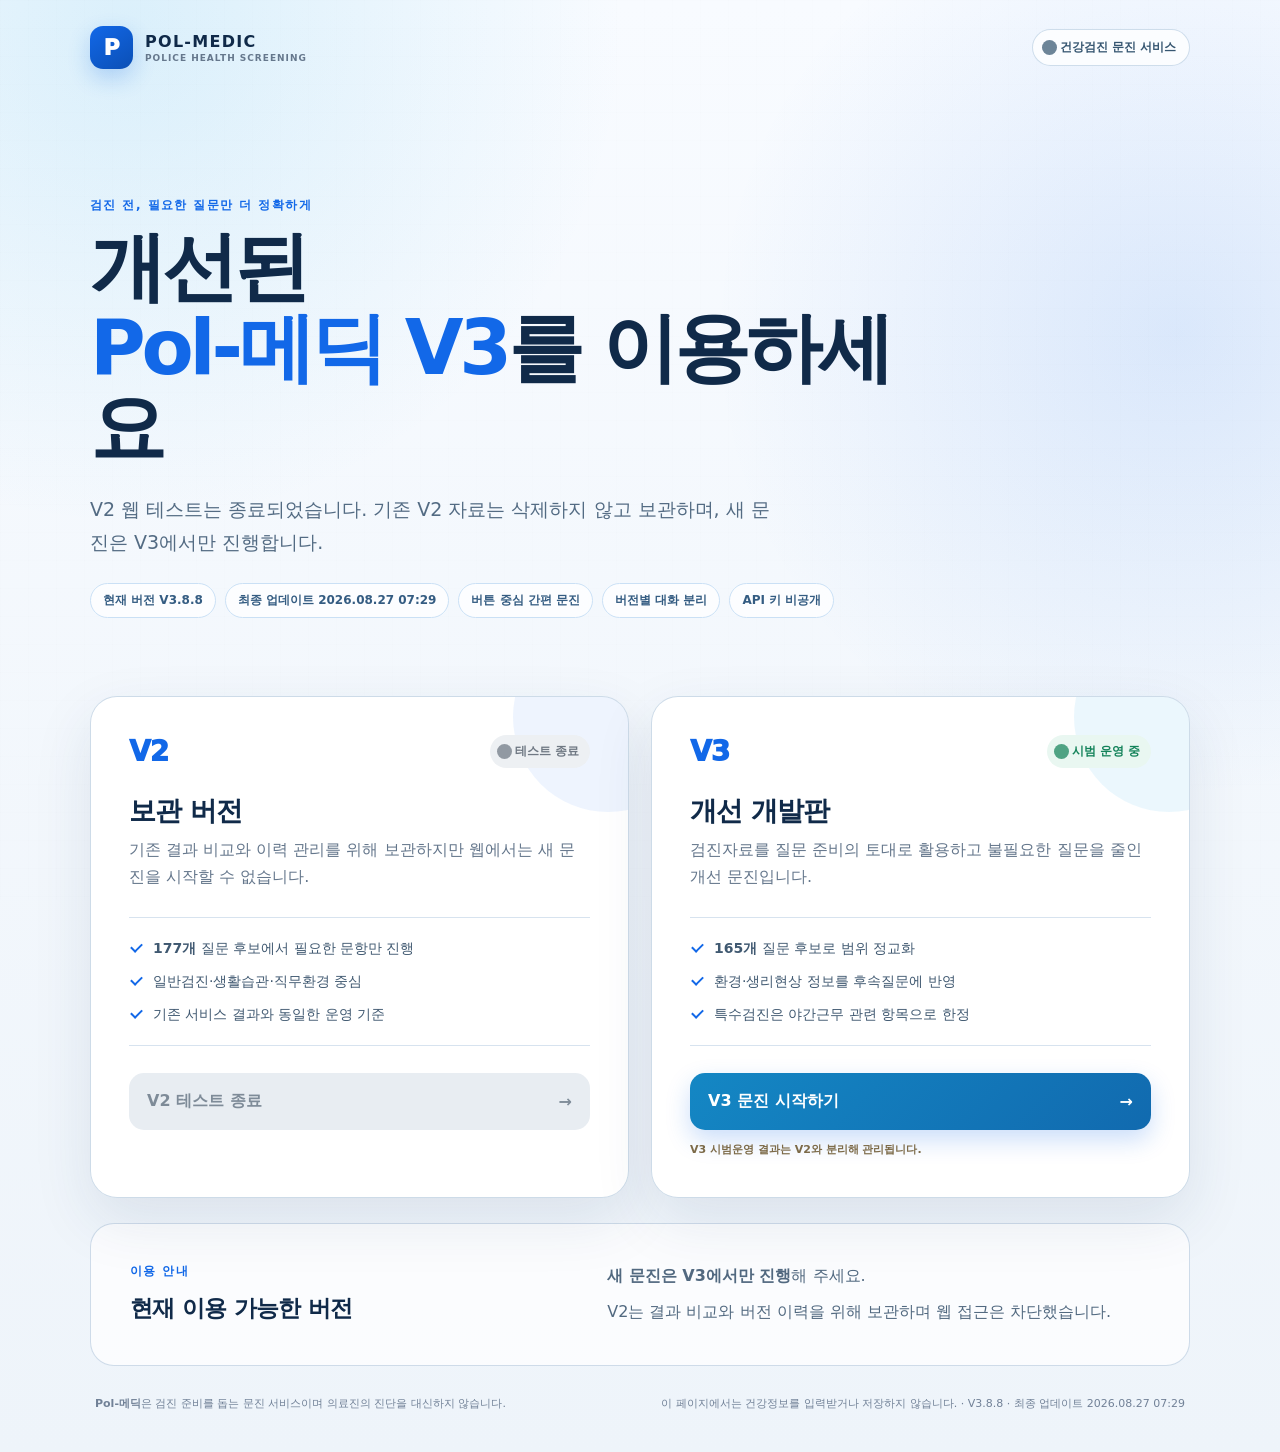
==== commit 8d7b7aa1: "publish V3.8.8 release time" ====
--- a/index.html
+++ b/index.html
@@ -42,8 +42,8 @@
           V2 웹 테스트는 종료되었습니다. 기존 V2 자료는 삭제하지 않고 보관하며, 새 문진은 V3에서만 진행합니다.
         </p>
         <div class="hero-points" aria-label="서비스 특징">
-          <span><strong>현재 버전 V3.8.7</strong></span>
-          <span>최종 업데이트 <time datetime="2026-08-26T05:50:57+09:00">2026.08.26 05:50</time></span>
+          <span><strong>현재 버전 V3.8.8</strong></span>
+          <span>최종 업데이트 <time datetime="2026-08-27T07:29:44+09:00">2026.08.27 07:29</time></span>
           <span>버튼 중심 간편 문진</span>
           <span>버전별 대화 분리</span>
           <span>API 키 비공개</span>
@@ -104,10 +104,11 @@
 
       <footer>
         <p><strong>Pol-메딕</strong>은 검진 준비를 돕는 문진 서비스이며 의료진의 진단을 대신하지 않습니다.</p>
-        <p>이 페이지에서는 건강정보를 입력받거나 저장하지 않습니다. · V3.8.7 · 최종 업데이트 2026.08.26 05:50</p>
+        <p>이 페이지에서는 건강정보를 입력받거나 저장하지 않습니다. · V3.8.8 · 최종 업데이트 2026.08.27 07:29</p>
       </footer>
     </main>
     <div id="toast" class="toast" role="status" aria-live="polite"></div>
     <noscript>문진 연결 상태를 확인하려면 JavaScript를 활성화해 주세요.</noscript>
   </body>
 </html>
+
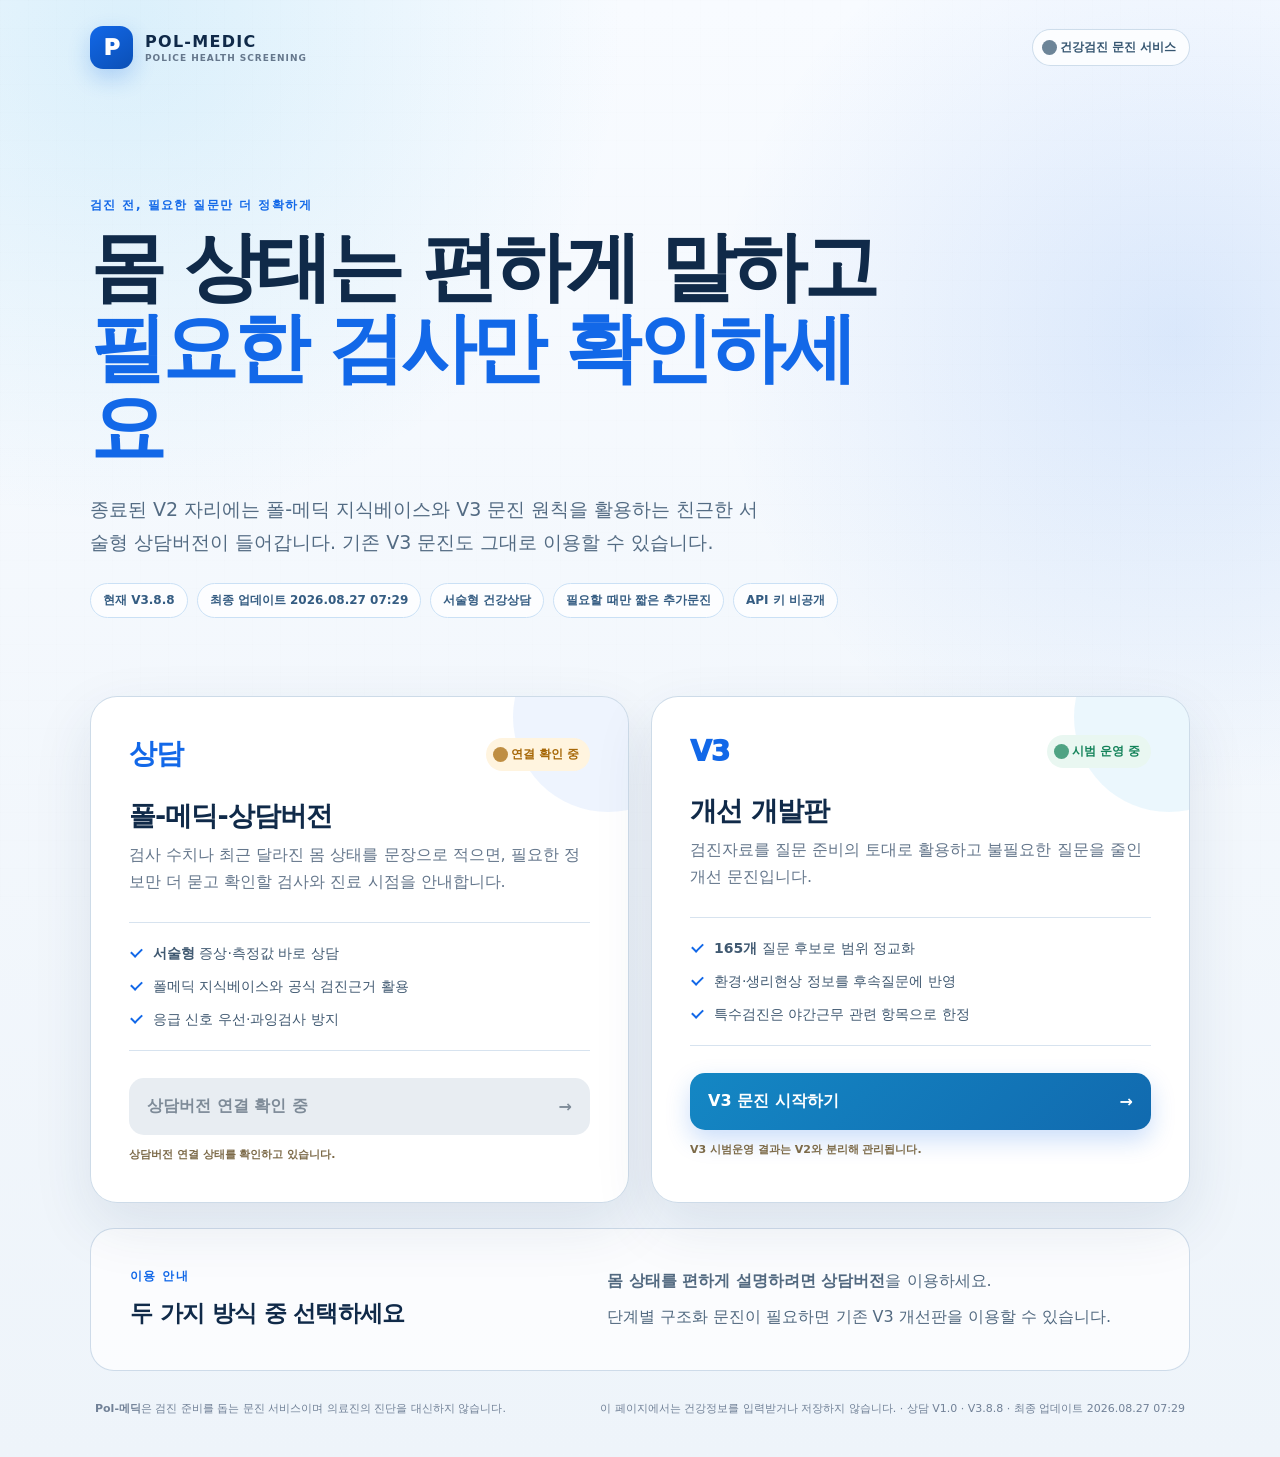
==== commit c2fa2b77: "Replace retired V2 portal slot with counseling service" ====
--- a/index.html
+++ b/index.html
@@ -1,114 +1,115 @@
-<!doctype html>
-<html lang="ko">
-  <head>
-    <meta charset="utf-8" />
-    <meta name="viewport" content="width=device-width, initial-scale=1" />
-    <meta name="theme-color" content="#0b4fb5" />
-    <meta
-      name="description"
-      content="V2 테스트 종료 후 Pol-메딕 V3 개선판으로 연결하는 공식 진입페이지"
-    />
-    <meta property="og:type" content="website" />
-    <meta property="og:title" content="Pol-메딕 | 건강검진 문진 선택" />
-    <meta
-      property="og:description"
-      content="V2 웹 테스트는 종료되었으며 개선된 V3 문진을 이용할 수 있습니다."
-    />
-    <meta property="og:image" content="https://lightrune.github.io/pol-medic-portal/og.jpg" />
-    <meta name="twitter:card" content="summary_large_image" />
-    <title>Pol-메딕 | V3 문진 이용</title>
-    <link rel="stylesheet" href="./styles.css?v=20260826-1" />
-    <script src="./config.js?v=20260826-1" defer></script>
-    <script src="./app.js?v=20260826-1" defer></script>
-  </head>
-  <body>
-    <a class="skip-link" href="#versionSelection">문진 선택으로 바로가기</a>
-    <main class="page-shell">
-      <header class="site-header" aria-label="Pol-메딕 소개">
-        <a class="brand" href="./" aria-label="Pol-메딕 홈">
-          <span class="brand-mark" aria-hidden="true">P</span>
-          <span>
-            <strong>POL-MEDIC</strong>
-            <small>POLICE HEALTH SCREENING</small>
-          </span>
-        </a>
-        <span class="service-badge"><i aria-hidden="true"></i> 건강검진 문진 서비스</span>
-      </header>
+<!doctype html>
+<html lang="ko">
+  <head>
+    <meta charset="utf-8" />
+    <meta name="viewport" content="width=device-width, initial-scale=1" />
+    <meta name="theme-color" content="#0b4fb5" />
+    <meta
+      name="description"
+      content="서술형 건강상담을 제공하는 폴-메딕-상담버전과 Pol-메딕 V3 문진으로 연결하는 공식 진입페이지"
+    />
+    <meta property="og:type" content="website" />
+    <meta property="og:title" content="Pol-메딕 | 건강검진 문진 선택" />
+    <meta
+      property="og:description"
+      content="몸 상태와 측정값을 문장으로 상담하는 폴-메딕-상담버전과 V3 문진을 이용할 수 있습니다."
+    />
+    <meta property="og:image" content="https://lightrune.github.io/pol-medic-portal/og.jpg" />
+    <meta name="twitter:card" content="summary_large_image" />
+    <title>Pol-메딕 | 상담·V3 문진 선택</title>
+    <link rel="stylesheet" href="./styles.css?v=20260827-1" />
+    <script src="./config.js?v=20260827-1" defer></script>
+    <script src="./app.js?v=20260827-1" defer></script>
+  </head>
+  <body>
+    <a class="skip-link" href="#versionSelection">문진 선택으로 바로가기</a>
+    <main class="page-shell">
+      <header class="site-header" aria-label="Pol-메딕 소개">
+        <a class="brand" href="./" aria-label="Pol-메딕 홈">
+          <span class="brand-mark" aria-hidden="true">P</span>
+          <span>
+            <strong>POL-MEDIC</strong>
+            <small>POLICE HEALTH SCREENING</small>
+          </span>
+        </a>
+        <span class="service-badge"><i aria-hidden="true"></i> 건강검진 문진 서비스</span>
+      </header>
+
+      <section class="hero">
+        <p class="eyebrow">검진 전, 필요한 질문만 더 정확하게</p>
+        <h1>몸 상태는 편하게 말하고<br /><em>필요한 검사만 확인하세요</em></h1>
+        <p class="hero-copy">
+          종료된 V2 자리에는 폴-메딕 지식베이스와 V3 문진 원칙을 활용하는 친근한 서술형 상담버전이 들어갑니다. 기존 V3 문진도 그대로 이용할 수 있습니다.
+        </p>
+        <div class="hero-points" aria-label="서비스 특징">
+          <span><strong>현재 V3.8.8</strong></span>
+          <span>최종 업데이트 <time datetime="2026-08-27T07:29:44+09:00">2026.08.27 07:29</time></span>
+          <span>서술형 건강상담</span>
+          <span>필요할 때만 짧은 추가문진</span>
+          <span>API 키 비공개</span>
+        </div>
+      </section>
+
+      <section id="versionSelection" class="version-grid" aria-labelledby="selectionTitle">
+        <h2 id="selectionTitle" class="sr-only">문진 버전 선택</h2>
+
+        <article class="version-card version-card-v2">
+          <div class="card-topline">
+            <span class="version-label">상담</span>
+            <span id="v2Status" class="status status-ready"><i aria-hidden="true"></i> 연결 확인 중</span>
+          </div>
+          <h3>폴-메딕-상담버전</h3>
+          <p>검사 수치나 최근 달라진 몸 상태를 문장으로 적으면, 필요한 정보만 더 묻고 확인할 검사와 진료 시점을 안내합니다.</p>
+          <ul>
+            <li><strong>서술형</strong> 증상·측정값 바로 상담</li>
+            <li>폴메딕 지식베이스와 공식 검진근거 활용</li>
+            <li>응급 신호 우선·과잉검사 방지</li>
+          </ul>
+          <a id="v2Link" class="primary-link is-disabled" href="#" aria-disabled="true" data-disabled-message="상담버전 연결 상태를 확인하고 있습니다.">
+            <span id="v2LinkLabel">상담버전 연결 확인 중</span>
+            <span aria-hidden="true">→</span>
+          </a>
+          <p id="v2Notice" class="availability-note">상담버전 연결 상태를 확인하고 있습니다.</p>
+        </article>
+
+        <article class="version-card version-card-v3">
+          <div class="card-topline">
+            <span class="version-label">V3</span>
+            <span id="v3Status" class="status status-ready"><i aria-hidden="true"></i> 연결 확인 중</span>
+          </div>
+          <h3>개선 개발판</h3>
+          <p>검진자료를 질문 준비의 토대로 활용하고 불필요한 질문을 줄인 개선 문진입니다.</p>
+          <ul>
+            <li><strong>165개</strong> 질문 후보로 범위 정교화</li>
+            <li>환경·생리현상 정보를 후속질문에 반영</li>
+            <li>특수검진은 야간근무 관련 항목으로 한정</li>
+          </ul>
+          <a id="v3Link" class="primary-link secondary-link is-disabled" href="#" aria-disabled="true" data-disabled-message="V3 연결 상태를 확인하고 있습니다.">
+            <span id="v3LinkLabel">V3 연결 확인 중</span>
+            <span aria-hidden="true">→</span>
+          </a>
+          <p id="v3Notice" class="availability-note">V3 연결 상태를 확인하고 있습니다.</p>
+        </article>
+      </section>
+
+      <section class="guide" aria-labelledby="guideTitle">
+        <div>
+          <p class="guide-kicker">이용 안내</p>
+          <h2 id="guideTitle">두 가지 방식 중 선택하세요</h2>
+        </div>
+        <div class="guide-copy">
+          <p><strong>몸 상태를 편하게 설명하려면 상담버전</strong>을 이용하세요.</p>
+          <p>단계별 구조화 문진이 필요하면 기존 V3 개선판을 이용할 수 있습니다.</p>
+        </div>
+      </section>
+
+      <footer>
+        <p><strong>Pol-메딕</strong>은 검진 준비를 돕는 문진 서비스이며 의료진의 진단을 대신하지 않습니다.</p>
+        <p>이 페이지에서는 건강정보를 입력받거나 저장하지 않습니다. · 상담 V1.0 · V3.8.8 · 최종 업데이트 2026.08.27 07:29</p>
+      </footer>
+    </main>
+    <div id="toast" class="toast" role="status" aria-live="polite"></div>
+    <noscript>문진 연결 상태를 확인하려면 JavaScript를 활성화해 주세요.</noscript>
+  </body>
+</html>
 
-      <section class="hero">
-        <p class="eyebrow">검진 전, 필요한 질문만 더 정확하게</p>
-        <h1>개선된<br /><em>Pol-메딕 V3</em>를 이용하세요</h1>
-        <p class="hero-copy">
-          V2 웹 테스트는 종료되었습니다. 기존 V2 자료는 삭제하지 않고 보관하며, 새 문진은 V3에서만 진행합니다.
-        </p>
-        <div class="hero-points" aria-label="서비스 특징">
-          <span><strong>현재 버전 V3.8.8</strong></span>
-          <span>최종 업데이트 <time datetime="2026-08-27T07:29:44+09:00">2026.08.27 07:29</time></span>
-          <span>버튼 중심 간편 문진</span>
-          <span>버전별 대화 분리</span>
-          <span>API 키 비공개</span>
-        </div>
-      </section>
-
-      <section id="versionSelection" class="version-grid" aria-labelledby="selectionTitle">
-        <h2 id="selectionTitle" class="sr-only">문진 버전 선택</h2>
-
-        <article class="version-card version-card-v2">
-          <div class="card-topline">
-            <span class="version-label">V2</span>
-            <span class="status status-closed"><i aria-hidden="true"></i> 테스트 종료</span>
-          </div>
-          <h3>보관 버전</h3>
-          <p>기존 결과 비교와 이력 관리를 위해 보관하지만 웹에서는 새 문진을 시작할 수 없습니다.</p>
-          <ul>
-            <li><strong>177개</strong> 질문 후보에서 필요한 문항만 진행</li>
-            <li>일반검진·생활습관·직무환경 중심</li>
-            <li>기존 서비스 결과와 동일한 운영 기준</li>
-          </ul>
-          <a id="v2Link" class="primary-link is-disabled" href="#" aria-disabled="true" data-disabled-message="V2 웹 테스트가 종료되어 새 문진을 시작할 수 없습니다.">
-            V2 테스트 종료
-            <span aria-hidden="true">→</span>
-          </a>
-        </article>
-
-        <article class="version-card version-card-v3">
-          <div class="card-topline">
-            <span class="version-label">V3</span>
-            <span id="v3Status" class="status status-ready"><i aria-hidden="true"></i> 연결 확인 중</span>
-          </div>
-          <h3>개선 개발판</h3>
-          <p>검진자료를 질문 준비의 토대로 활용하고 불필요한 질문을 줄인 개선 문진입니다.</p>
-          <ul>
-            <li><strong>165개</strong> 질문 후보로 범위 정교화</li>
-            <li>환경·생리현상 정보를 후속질문에 반영</li>
-            <li>특수검진은 야간근무 관련 항목으로 한정</li>
-          </ul>
-          <a id="v3Link" class="primary-link secondary-link is-disabled" href="#" aria-disabled="true" data-disabled-message="V3 연결 상태를 확인하고 있습니다.">
-            <span id="v3LinkLabel">V3 연결 확인 중</span>
-            <span aria-hidden="true">→</span>
-          </a>
-          <p id="v3Notice" class="availability-note">V3 연결 상태를 확인하고 있습니다.</p>
-        </article>
-      </section>
-
-      <section class="guide" aria-labelledby="guideTitle">
-        <div>
-          <p class="guide-kicker">이용 안내</p>
-          <h2 id="guideTitle">현재 이용 가능한 버전</h2>
-        </div>
-        <div class="guide-copy">
-          <p><strong>새 문진은 V3에서만 진행</strong>해 주세요.</p>
-          <p>V2는 결과 비교와 버전 이력을 위해 보관하며 웹 접근은 차단했습니다.</p>
-        </div>
-      </section>
-
-      <footer>
-        <p><strong>Pol-메딕</strong>은 검진 준비를 돕는 문진 서비스이며 의료진의 진단을 대신하지 않습니다.</p>
-        <p>이 페이지에서는 건강정보를 입력받거나 저장하지 않습니다. · V3.8.8 · 최종 업데이트 2026.08.27 07:29</p>
-      </footer>
-    </main>
-    <div id="toast" class="toast" role="status" aria-live="polite"></div>
-    <noscript>문진 연결 상태를 확인하려면 JavaScript를 활성화해 주세요.</noscript>
-  </body>
-</html>
-
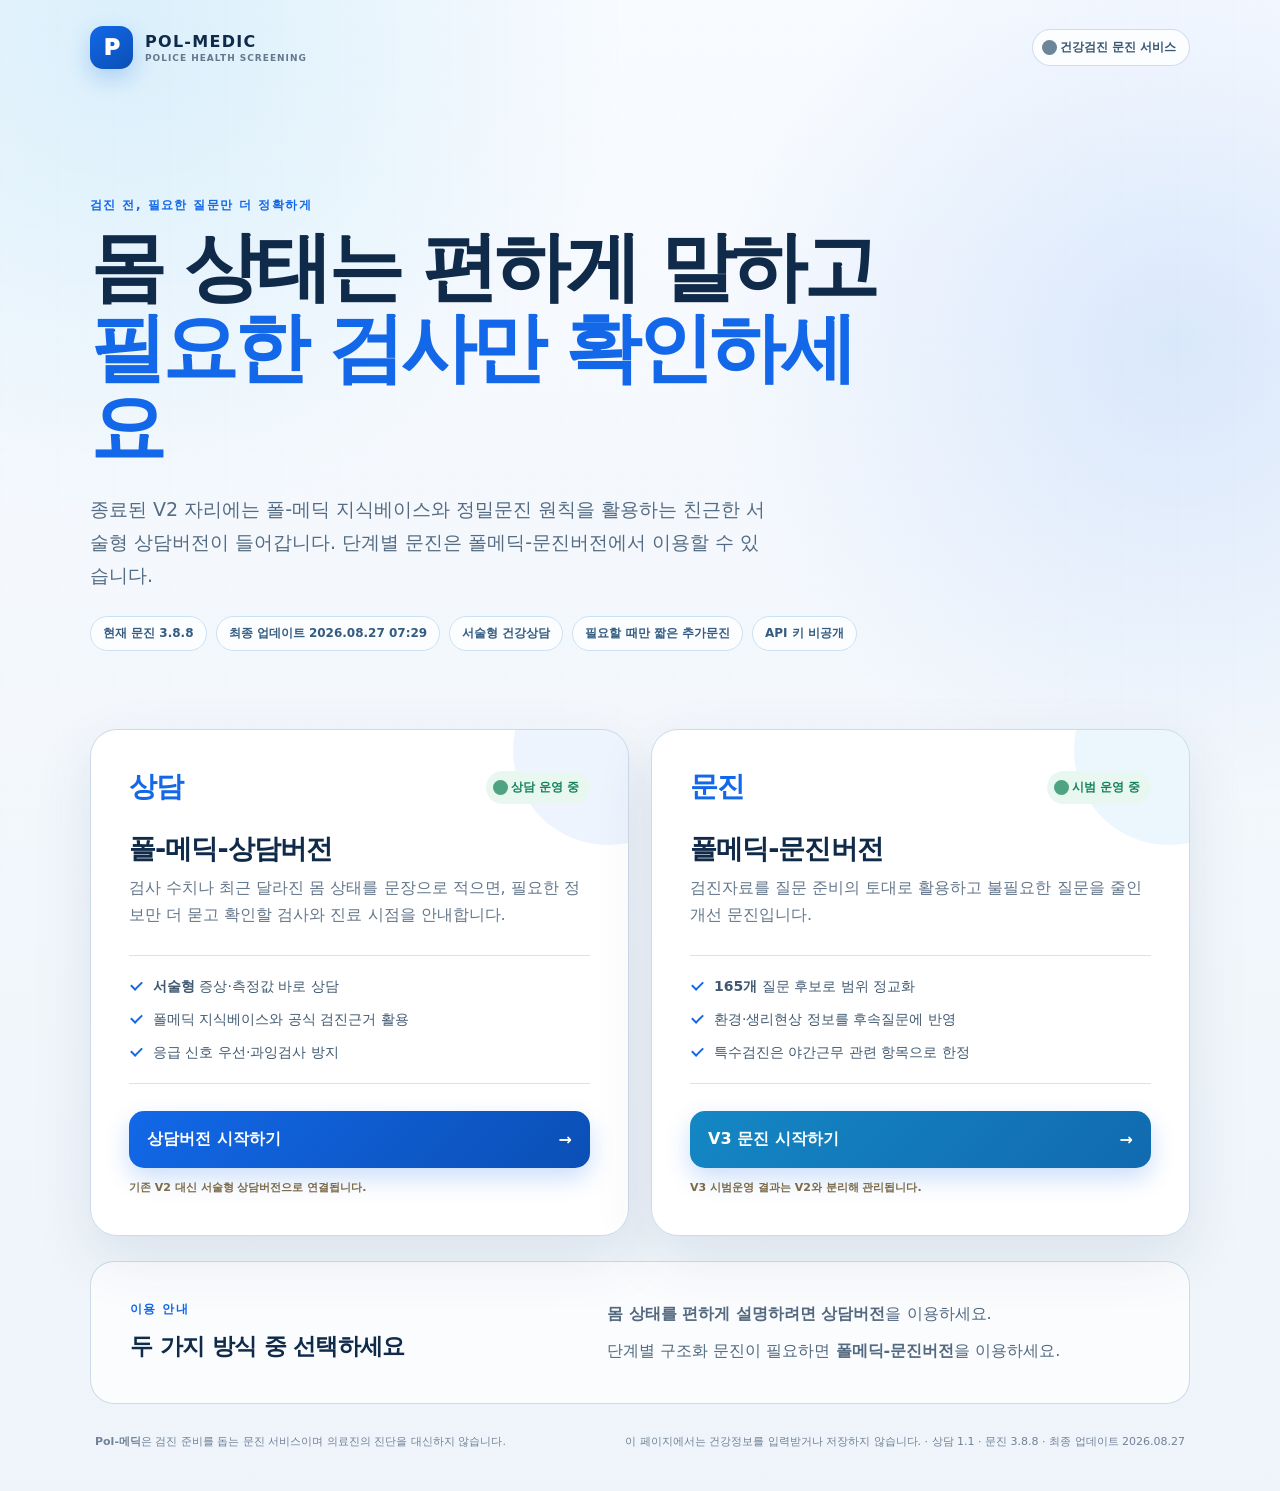
==== commit 8fce2363: "Rename V3 service to 폴메딕-문진버전" ====
--- a/index.html
+++ b/index.html
@@ -6,20 +6,19 @@
     <meta name="theme-color" content="#0b4fb5" />
     <meta
       name="description"
-      content="서술형 건강상담을 제공하는 폴-메딕-상담버전과 Pol-메딕 V3 문진으로 연결하는 공식 진입페이지"
+      content="서술형 건강상담을 제공하는 폴-메딕-상담버전과 폴메딕-문진버전으로 연결하는 공식 진입페이지"
     />
     <meta property="og:type" content="website" />
     <meta property="og:title" content="Pol-메딕 | 건강검진 문진 선택" />
     <meta
       property="og:description"
-      content="몸 상태와 측정값을 문장으로 상담하는 폴-메딕-상담버전과 V3 문진을 이용할 수 있습니다."
+      content="몸 상태와 측정값을 문장으로 상담하는 폴-메딕-상담버전과 폴메딕-문진버전을 이용할 수 있습니다."
     />
-    <meta property="og:image" content="https://lightrune.github.io/pol-medic-portal/og.jpg" />
-    <meta name="twitter:card" content="summary_large_image" />
-    <title>Pol-메딕 | 상담·V3 문진 선택</title>
-    <link rel="stylesheet" href="./styles.css?v=20260827-1" />
-    <script src="./config.js?v=20260827-1" defer></script>
-    <script src="./app.js?v=20260827-1" defer></script>
+    <meta name="twitter:card" content="summary" />
+    <title>Pol-메딕 | 상담·문진 선택</title>
+    <link rel="stylesheet" href="./styles.css?v=20260827-3" />
+    <script src="./config.js?v=20260827-3" defer></script>
+    <script src="./app.js?v=20260827-3" defer></script>
   </head>
   <body>
     <a class="skip-link" href="#versionSelection">문진 선택으로 바로가기</a>
@@ -39,10 +38,10 @@
         <p class="eyebrow">검진 전, 필요한 질문만 더 정확하게</p>
         <h1>몸 상태는 편하게 말하고<br /><em>필요한 검사만 확인하세요</em></h1>
         <p class="hero-copy">
-          종료된 V2 자리에는 폴-메딕 지식베이스와 V3 문진 원칙을 활용하는 친근한 서술형 상담버전이 들어갑니다. 기존 V3 문진도 그대로 이용할 수 있습니다.
+          종료된 V2 자리에는 폴-메딕 지식베이스와 정밀문진 원칙을 활용하는 친근한 서술형 상담버전이 들어갑니다. 단계별 문진은 폴메딕-문진버전에서 이용할 수 있습니다.
         </p>
         <div class="hero-points" aria-label="서비스 특징">
-          <span><strong>현재 V3.8.8</strong></span>
+          <span><strong>현재 문진 3.8.8</strong></span>
           <span>최종 업데이트 <time datetime="2026-08-27T07:29:44+09:00">2026.08.27 07:29</time></span>
           <span>서술형 건강상담</span>
           <span>필요할 때만 짧은 추가문진</span>
@@ -74,21 +73,21 @@
 
         <article class="version-card version-card-v3">
           <div class="card-topline">
-            <span class="version-label">V3</span>
+            <span class="version-label">문진</span>
             <span id="v3Status" class="status status-ready"><i aria-hidden="true"></i> 연결 확인 중</span>
           </div>
-          <h3>개선 개발판</h3>
+          <h3>폴메딕-문진버전</h3>
           <p>검진자료를 질문 준비의 토대로 활용하고 불필요한 질문을 줄인 개선 문진입니다.</p>
           <ul>
             <li><strong>165개</strong> 질문 후보로 범위 정교화</li>
             <li>환경·생리현상 정보를 후속질문에 반영</li>
             <li>특수검진은 야간근무 관련 항목으로 한정</li>
           </ul>
-          <a id="v3Link" class="primary-link secondary-link is-disabled" href="#" aria-disabled="true" data-disabled-message="V3 연결 상태를 확인하고 있습니다.">
-            <span id="v3LinkLabel">V3 연결 확인 중</span>
+          <a id="v3Link" class="primary-link secondary-link is-disabled" href="#" aria-disabled="true" data-disabled-message="문진버전 연결 상태를 확인하고 있습니다.">
+            <span id="v3LinkLabel">문진버전 연결 확인 중</span>
             <span aria-hidden="true">→</span>
           </a>
-          <p id="v3Notice" class="availability-note">V3 연결 상태를 확인하고 있습니다.</p>
+          <p id="v3Notice" class="availability-note">문진버전 연결 상태를 확인하고 있습니다.</p>
         </article>
       </section>
 
@@ -99,13 +98,13 @@
         </div>
         <div class="guide-copy">
           <p><strong>몸 상태를 편하게 설명하려면 상담버전</strong>을 이용하세요.</p>
-          <p>단계별 구조화 문진이 필요하면 기존 V3 개선판을 이용할 수 있습니다.</p>
+          <p>단계별 구조화 문진이 필요하면 <strong>폴메딕-문진버전</strong>을 이용하세요.</p>
         </div>
       </section>
 
       <footer>
         <p><strong>Pol-메딕</strong>은 검진 준비를 돕는 문진 서비스이며 의료진의 진단을 대신하지 않습니다.</p>
-        <p>이 페이지에서는 건강정보를 입력받거나 저장하지 않습니다. · 상담 V1.0 · V3.8.8 · 최종 업데이트 2026.08.27 07:29</p>
+        <p>이 페이지에서는 건강정보를 입력받거나 저장하지 않습니다. · 상담 1.1 · 문진 3.8.8 · 최종 업데이트 2026.08.27</p>
       </footer>
     </main>
     <div id="toast" class="toast" role="status" aria-live="polite"></div>
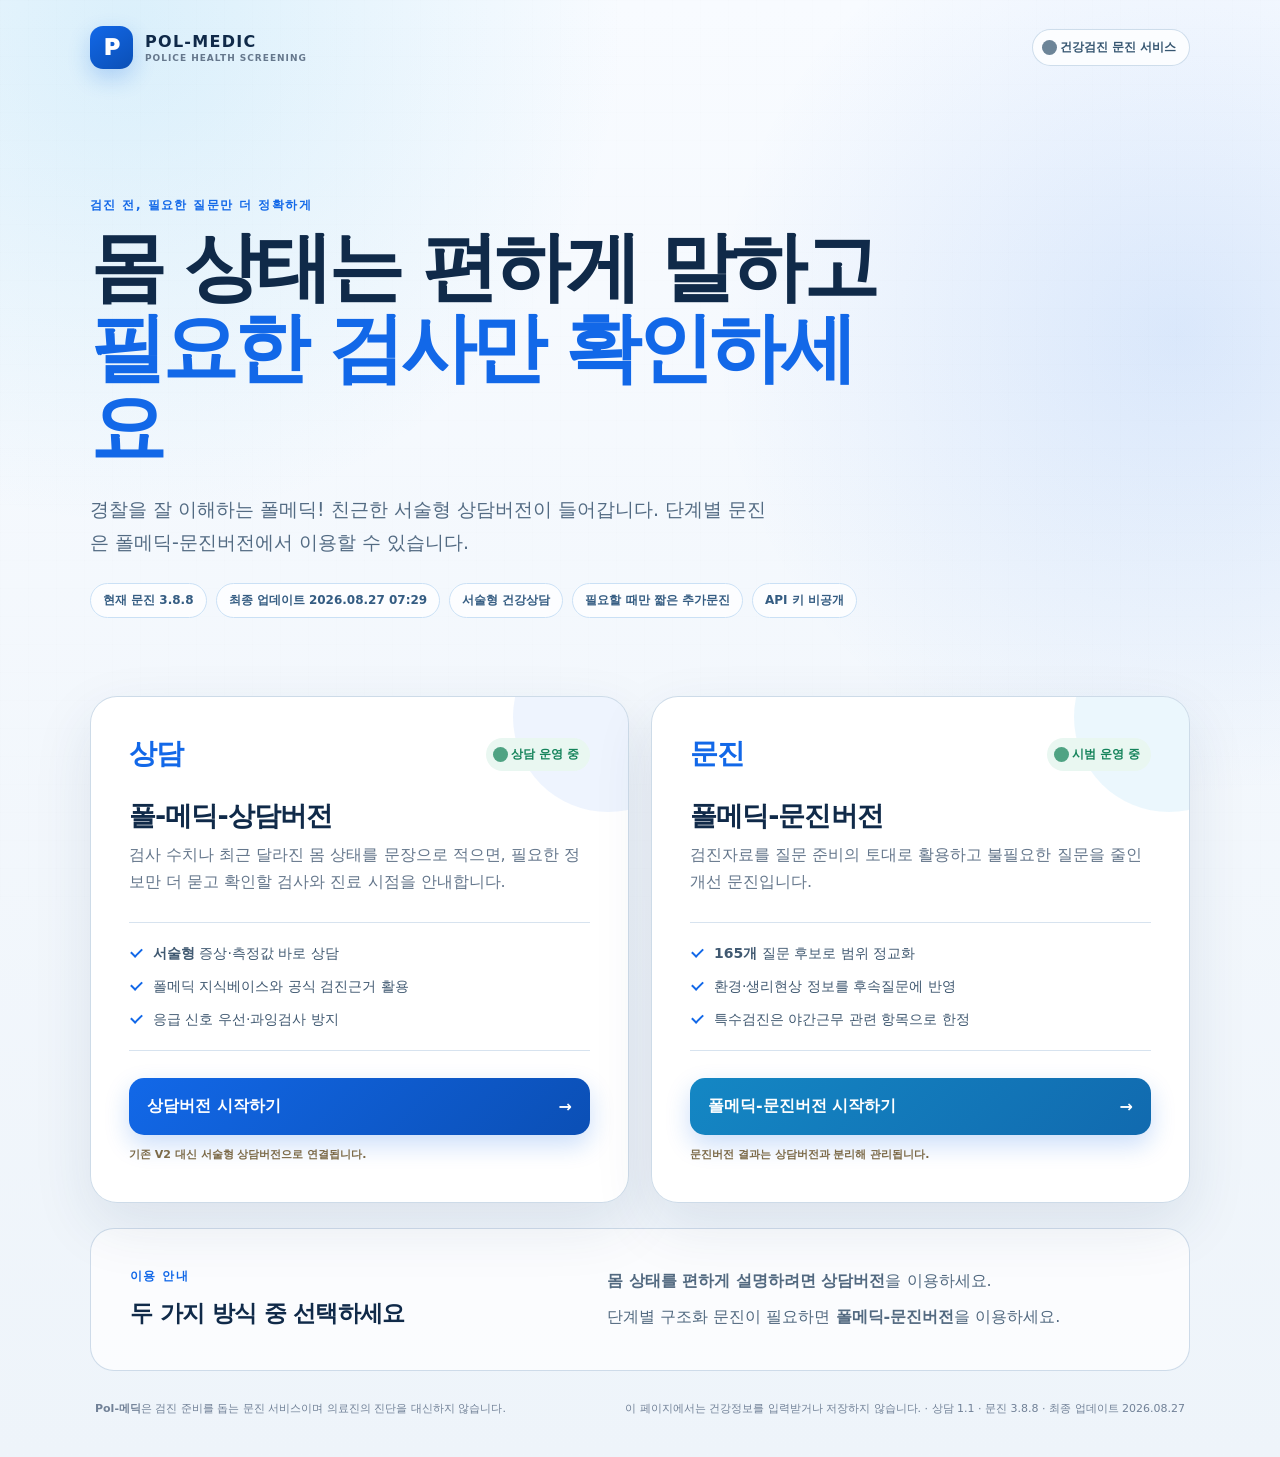
==== commit 7561e1a4: "Remove V2 wording from portal" ====
--- a/index.html
+++ b/index.html
@@ -16,9 +16,9 @@
     />
     <meta name="twitter:card" content="summary" />
     <title>Pol-메딕 | 상담·문진 선택</title>
-    <link rel="stylesheet" href="./styles.css?v=20260827-3" />
-    <script src="./config.js?v=20260827-3" defer></script>
-    <script src="./app.js?v=20260827-3" defer></script>
+    <link rel="stylesheet" href="./styles.css?v=20260829-1" />
+    <script src="./config.js?v=20260829-1" defer></script>
+    <script src="./app.js?v=20260829-1" defer></script>
   </head>
   <body>
     <a class="skip-link" href="#versionSelection">문진 선택으로 바로가기</a>
@@ -38,7 +38,7 @@
         <p class="eyebrow">검진 전, 필요한 질문만 더 정확하게</p>
         <h1>몸 상태는 편하게 말하고<br /><em>필요한 검사만 확인하세요</em></h1>
         <p class="hero-copy">
-          종료된 V2 자리에는 폴-메딕 지식베이스와 정밀문진 원칙을 활용하는 친근한 서술형 상담버전이 들어갑니다. 단계별 문진은 폴메딕-문진버전에서 이용할 수 있습니다.
+          경찰을 잘 이해하는 폴메딕! 친근한 서술형 상담버전이 들어갑니다. 단계별 문진은 폴메딕-문진버전에서 이용할 수 있습니다.
         </p>
         <div class="hero-points" aria-label="서비스 특징">
           <span><strong>현재 문진 3.8.8</strong></span>
